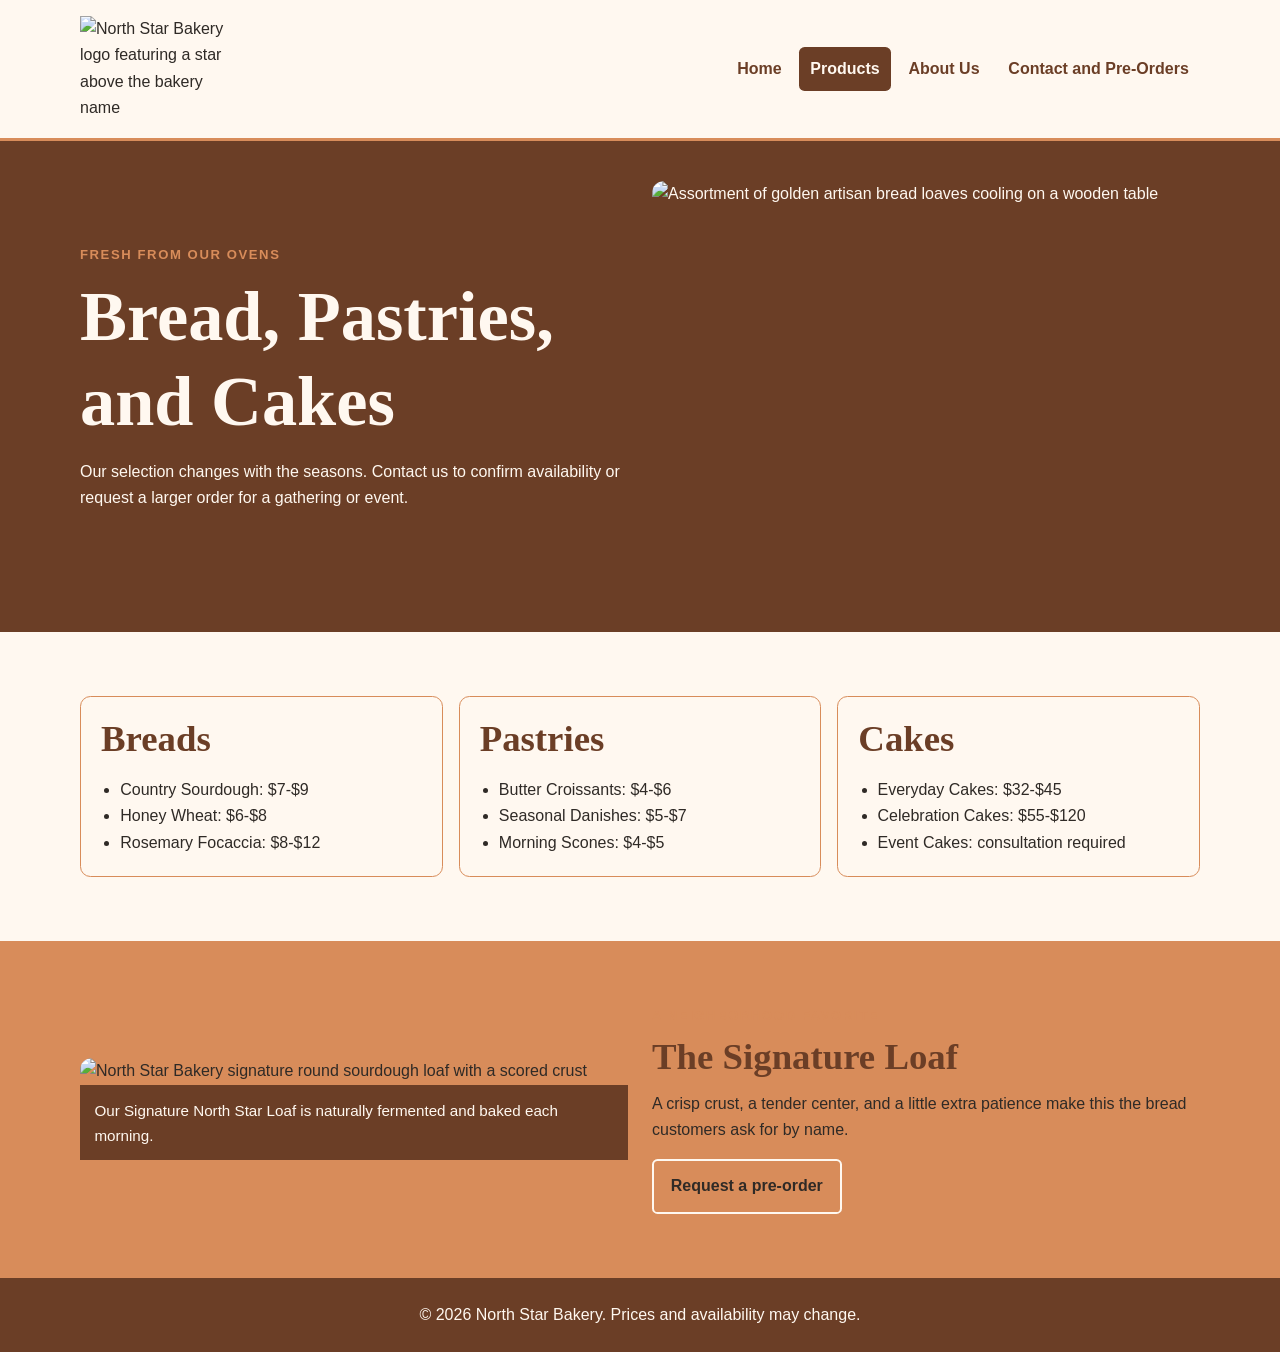
==== products.html @ 0ce2bb92 "Add files via upload" ====
<!DOCTYPE html>
<html lang="en">
<head><meta charset="UTF-8"><meta name="viewport" content="width=device-width, initial-scale=1.0"><title>North Star Bakery | Products</title><link rel="stylesheet" href="styles.css"></head>
<body>
  <a class="skip-link" href="#main-content">Skip to main content</a>
  <header class="site-header"><div class="header-inner"><img class="brand-logo" src="Bakery_c/bakery-logo_c.png" alt="North Star Bakery logo featuring a star above the bakery name"><nav class="site-nav" aria-label="Main navigation"><ul><li><a href="index.html">Home</a></li><li><a href="products.html" aria-current="page">Products</a></li><li><a href="about.html">About Us</a></li><li><a href="contact.html">Contact and Pre-Orders</a></li></ul></nav></div></header>
  <main id="main-content">
    <section class="hero"><div class="page-width hero-grid"><div><p class="eyebrow">Fresh from our ovens</p><h1>Bread, Pastries, and Cakes</h1><p>Our selection changes with the seasons. Contact us to confirm availability or request a larger order for a gathering or event.</p></div><img class="hero-image" src="Bakery_c/bakery-bread_c.png" alt="Assortment of golden artisan bread loaves cooling on a wooden table"></div></section>
    <section class="section"><div class="page-width card-grid"><article class="card"><h2>Breads</h2><ul><li>Country Sourdough: $7-$9</li><li>Honey Wheat: $6-$8</li><li>Rosemary Focaccia: $8-$12</li></ul></article><article class="card"><h2>Pastries</h2><ul><li>Butter Croissants: $4-$6</li><li>Seasonal Danishes: $5-$7</li><li>Morning Scones: $4-$5</li></ul></article><article class="card"><h2>Cakes</h2><ul><li>Everyday Cakes: $32-$45</li><li>Celebration Cakes: $55-$120</li><li>Event Cakes: consultation required</li></ul></article></div></section>
    <section class="section section-accent"><div class="page-width split-layout"><figure><img class="content-image" src="Bakery_c/bakery-signature-loaf_c.png" alt="North Star Bakery signature round sourdough loaf with a scored crust"><figcaption>Our Signature North Star Loaf is naturally fermented and baked each morning.</figcaption></figure><div><p class="eyebrow">A neighborhood favorite</p><h2>The Signature Loaf</h2><p>A crisp crust, a tender center, and a little extra patience make this the bread customers ask for by name.</p><a class="button" href="contact.html">Request a pre-order</a></div></div></section>
  </main>
  <footer class="site-footer"><div class="page-width"><p>&copy; 2026 North Star Bakery. Prices and availability may change.</p></div></footer>
</body>
</html>
---- styles.css ----
:root {
  --cream: #fff8f0;
  --brown: #6b3e26;
  --peach: #d88c5a;
  --charcoal: #2f2a26;
}

* { box-sizing: border-box; }

body {
  margin: 0;
  background: var(--cream);
  color: var(--charcoal);
  font-family: Arial, Helvetica, sans-serif;
  font-size: 1rem;
  line-height: 1.65;
}

img, video { display: block; max-width: 100%; }
a { color: var(--brown); }
a:hover, a:focus-visible { color: var(--charcoal); }

h1, h2, h3 {
  color: var(--brown);
  font-family: Georgia, "Times New Roman", serif;
  line-height: 1.2;
}

h1 { margin: 0 0 1rem; font-size: clamp(2.3rem, 9vw, 4.4rem); }
h2 { margin: 0 0 0.75rem; font-size: clamp(1.65rem, 6vw, 2.3rem); }
h3 { margin: 0 0 0.4rem; font-size: 1.25rem; }
p { margin: 0 0 1rem; }

.site-header { background: var(--cream); border-bottom: 3px solid var(--peach); }
.header-inner, .page-width { width: min(100% - 2rem, 70rem); margin-inline: auto; }

.header-inner {
  display: flex;
  flex-direction: column;
  align-items: center;
  gap: 1rem;
  padding-block: 1rem;
}

.brand-logo { width: 9rem; height: auto; }
.site-nav ul { display: flex; flex-wrap: wrap; justify-content: center; gap: 0.4rem; margin: 0; padding: 0; list-style: none; }
.site-nav a { display: block; padding: 0.55rem 0.7rem; border-radius: 0.35rem; font-weight: 700; text-decoration: none; }
.site-nav a:hover, .site-nav a:focus-visible, .site-nav a[aria-current="page"] { background: var(--brown); color: var(--cream); }

.hero { background: var(--brown); color: var(--cream); }
.hero-grid { display: flex; flex-direction: column; gap: 1.5rem; padding-block: 2.5rem; }
.hero h1, .hero h2 { color: var(--cream); }
.eyebrow { margin-bottom: 0.5rem; color: var(--peach); font-size: 0.82rem; font-weight: 700; letter-spacing: 0.12em; text-transform: uppercase; }
.hero-image, .featured-image, .content-image { width: 100%; border-radius: 0.75rem; object-fit: cover; }
.hero-image { aspect-ratio: 4 / 3; }

.button {
  display: inline-block;
  padding: 0.75rem 1.05rem;
  border: 2px solid var(--cream);
  border-radius: 0.35rem;
  background: var(--peach);
  color: var(--charcoal);
  font-weight: 700;
  text-decoration: none;
}

.button:hover, .button:focus-visible { background: var(--cream); color: var(--brown); }
.section { padding-block: 2.75rem; }
.section-accent { background: var(--peach); }
.card-grid, .staff-grid, .info-grid { display: flex; flex-direction: column; gap: 1rem; }
.card { padding: 1.25rem; border: 1px solid var(--peach); border-radius: 0.65rem; background: var(--cream); }
.card ul { margin-bottom: 0; padding-left: 1.2rem; }
.split-layout { display: flex; flex-direction: column; gap: 1.5rem; align-items: flex-start; }
.split-layout > * { width: 100%; }
figure { margin: 0; }
figcaption { padding: 0.8rem 0.9rem; background: var(--brown); color: var(--cream); font-size: 0.95rem; }
audio { width: 100%; margin-top: 1rem; }

.contact-form { display: flex; flex-direction: column; gap: 1rem; }
fieldset { display: flex; flex-direction: column; gap: 0.55rem; padding: 1rem; border: 2px solid var(--peach); border-radius: 0.65rem; }
legend { padding-inline: 0.4rem; color: var(--brown); font-family: Georgia, "Times New Roman", serif; font-size: 1.25rem; font-weight: 700; }
label { font-weight: 700; }
input, select, textarea, button { font: inherit; }
input, select, textarea { width: 100%; padding: 0.7rem; border: 1px solid var(--brown); border-radius: 0.3rem; background: var(--cream); color: var(--charcoal); }
input:focus, select:focus, textarea:focus { outline: 3px solid var(--peach); outline-offset: 2px; }
.radio-row { display: flex; flex-wrap: wrap; gap: 0.5rem 1rem; }
.radio-row label { display: flex; align-items: center; gap: 0.4rem; font-weight: 400; }
.radio-row input { width: auto; }
button { align-self: flex-start; padding: 0.75rem 1.1rem; border: 0; border-radius: 0.35rem; background: var(--brown); color: var(--cream); font-weight: 700; cursor: pointer; }
button:hover, button:focus-visible { background: var(--charcoal); }

.site-footer { padding-block: 1.5rem; background: var(--brown); color: var(--cream); text-align: center; }
.site-footer p { margin: 0; }
.skip-link { position: absolute; left: -9999px; top: 0; }
.skip-link:focus { left: 1rem; top: 1rem; z-index: 10; padding: 0.5rem; background: var(--cream); }

@media (min-width: 48rem) {
  .header-inner { flex-direction: row; justify-content: space-between; }
  .site-nav ul { justify-content: flex-end; }
  .hero-grid, .split-layout { flex-direction: row; align-items: center; }
  .hero-grid > *, .split-layout > * { flex: 1 1 0; }
  .card-grid, .staff-grid, .info-grid { flex-direction: row; flex-wrap: wrap; }
  .card-grid > *, .staff-grid > *, .info-grid > * { flex: 1 1 14rem; }
  .section { padding-block: 4rem; }
}
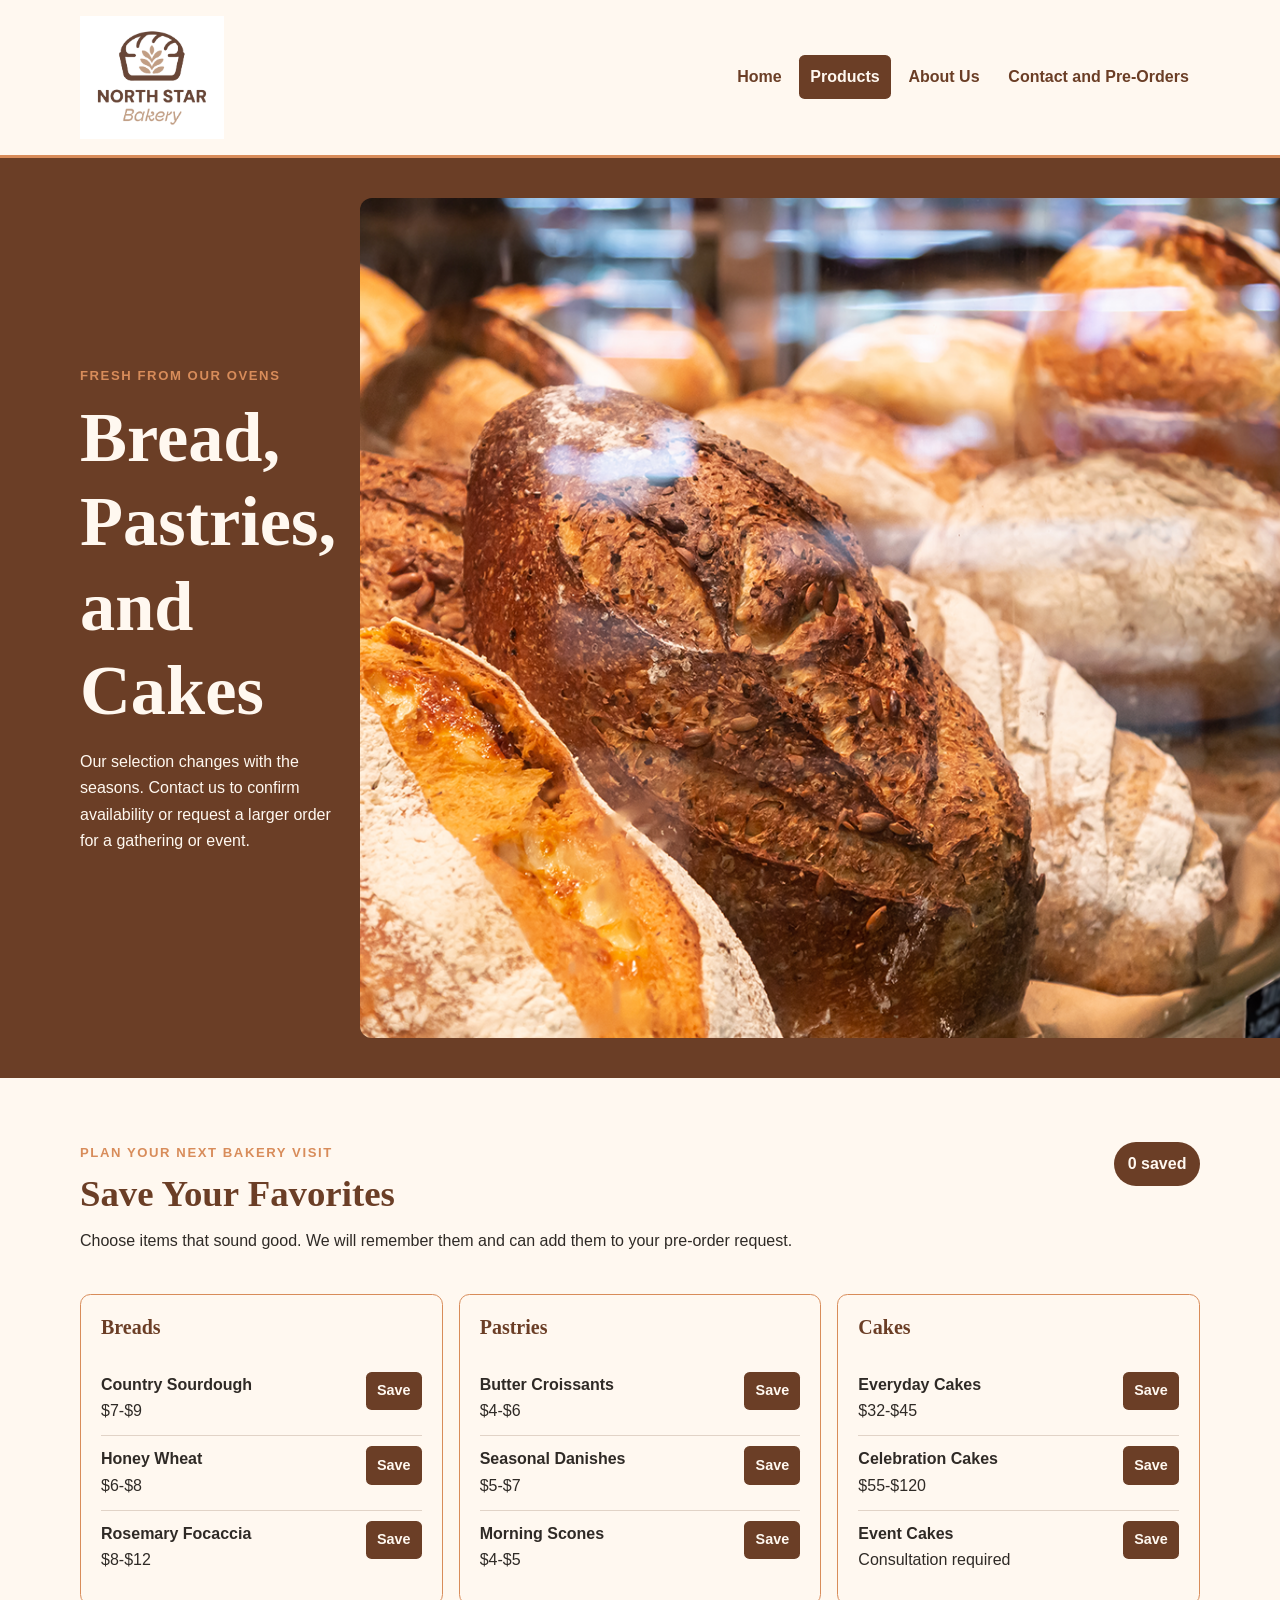
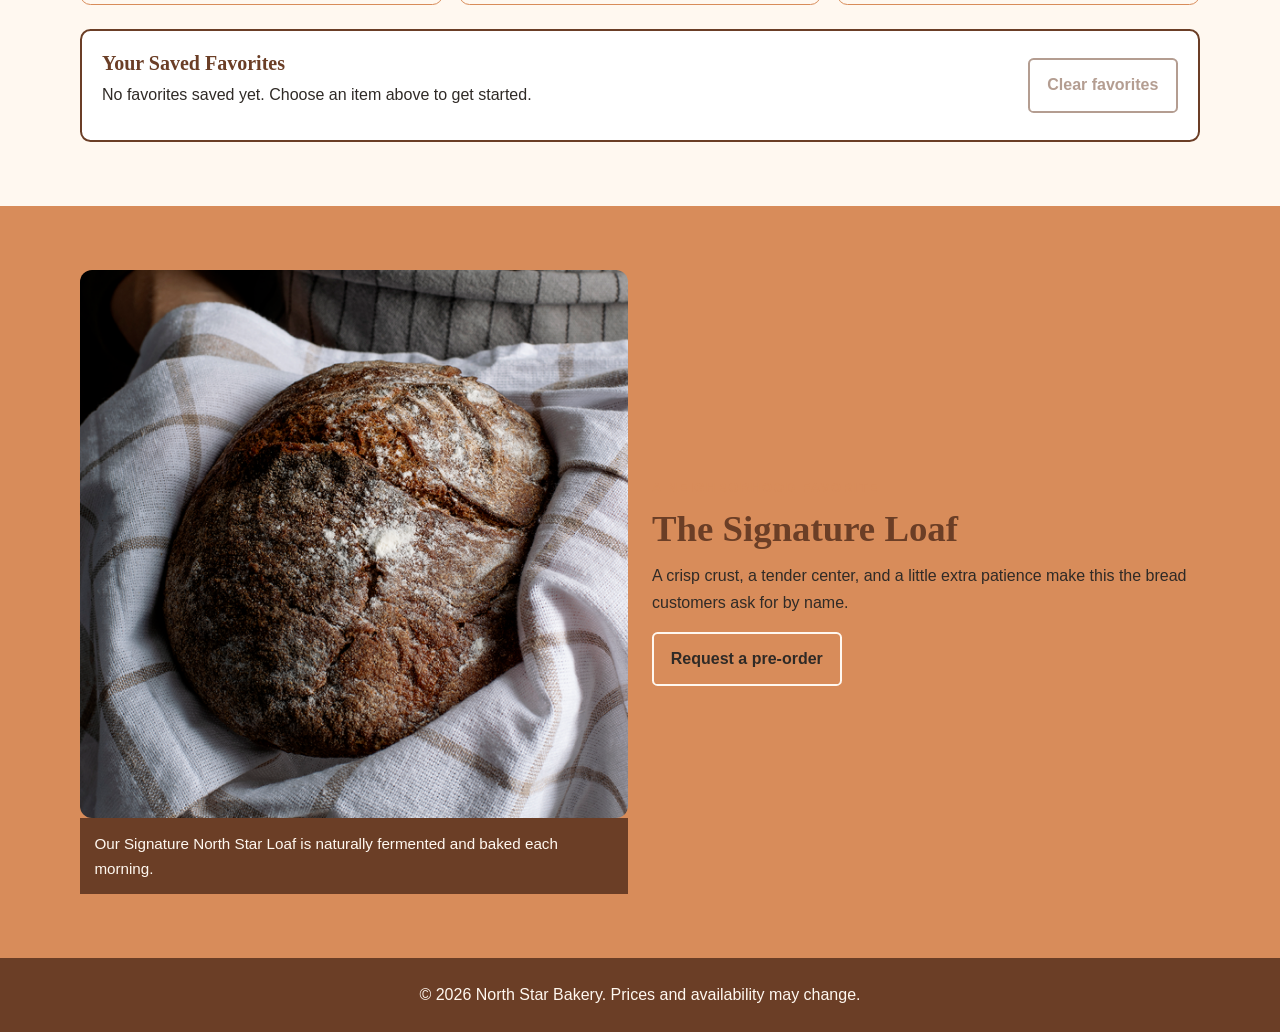
==== commit 0560c1ff: "Add files via upload Add JavaScript interactivity and form validation" ====
--- a/products.html
+++ b/products.html
@@ -6,9 +6,35 @@
   <header class="site-header"><div class="header-inner"><img class="brand-logo" src="Bakery_c/bakery-logo_c.png" alt="North Star Bakery logo featuring a star above the bakery name"><nav class="site-nav" aria-label="Main navigation"><ul><li><a href="index.html">Home</a></li><li><a href="products.html" aria-current="page">Products</a></li><li><a href="about.html">About Us</a></li><li><a href="contact.html">Contact and Pre-Orders</a></li></ul></nav></div></header>
   <main id="main-content">
     <section class="hero"><div class="page-width hero-grid"><div><p class="eyebrow">Fresh from our ovens</p><h1>Bread, Pastries, and Cakes</h1><p>Our selection changes with the seasons. Contact us to confirm availability or request a larger order for a gathering or event.</p></div><img class="hero-image" src="Bakery_c/bakery-bread_c.png" alt="Assortment of golden artisan bread loaves cooling on a wooden table"></div></section>
-    <section class="section"><div class="page-width card-grid"><article class="card"><h2>Breads</h2><ul><li>Country Sourdough: $7-$9</li><li>Honey Wheat: $6-$8</li><li>Rosemary Focaccia: $8-$12</li></ul></article><article class="card"><h2>Pastries</h2><ul><li>Butter Croissants: $4-$6</li><li>Seasonal Danishes: $5-$7</li><li>Morning Scones: $4-$5</li></ul></article><article class="card"><h2>Cakes</h2><ul><li>Everyday Cakes: $32-$45</li><li>Celebration Cakes: $55-$120</li><li>Event Cakes: consultation required</li></ul></article></div></section>
+    <section class="section" aria-labelledby="favorites-heading">
+      <div class="page-width">
+        <div class="feature-intro">
+          <div>
+            <p class="eyebrow">Plan your next bakery visit</p>
+            <h2 id="favorites-heading">Save Your Favorites</h2>
+            <p>Choose items that sound good. We will remember them and can add them to your pre-order request.</p>
+          </div>
+          <p class="favorite-count" aria-live="polite"><span id="favorite-count">0</span> saved</p>
+        </div>
+
+        <div id="product-list" class="card-grid" aria-label="Bakery products"></div>
+
+        <aside class="favorites-panel" aria-labelledby="saved-heading">
+          <div>
+            <h3 id="saved-heading">Your Saved Favorites</h3>
+            <p id="favorites-status" class="favorites-status" aria-live="polite">No favorites saved yet.</p>
+            <ul id="favorites-list" class="saved-list"></ul>
+          </div>
+          <div class="favorites-actions">
+            <button id="clear-favorites" class="secondary-button" type="button">Clear favorites</button>
+            <a id="preorder-favorites" class="button" href="contact.html">Add to pre-order</a>
+          </div>
+        </aside>
+      </div>
+    </section>
     <section class="section section-accent"><div class="page-width split-layout"><figure><img class="content-image" src="Bakery_c/bakery-signature-loaf_c.png" alt="North Star Bakery signature round sourdough loaf with a scored crust"><figcaption>Our Signature North Star Loaf is naturally fermented and baked each morning.</figcaption></figure><div><p class="eyebrow">A neighborhood favorite</p><h2>The Signature Loaf</h2><p>A crisp crust, a tender center, and a little extra patience make this the bread customers ask for by name.</p><a class="button" href="contact.html">Request a pre-order</a></div></div></section>
   </main>
   <footer class="site-footer"><div class="page-width"><p>&copy; 2026 North Star Bakery. Prices and availability may change.</p></div></footer>
+  <script src="script.js" defer></script>
 </body>
 </html>
--- a/styles.css
+++ b/styles.css
@@ -6,6 +6,7 @@
 }
 
 * { box-sizing: border-box; }
+[hidden] { display: none !important; }
 
 body {
   margin: 0;
@@ -71,6 +72,23 @@
 .card-grid, .staff-grid, .info-grid { display: flex; flex-direction: column; gap: 1rem; }
 .card { padding: 1.25rem; border: 1px solid var(--peach); border-radius: 0.65rem; background: var(--cream); }
 .card ul { margin-bottom: 0; padding-left: 1.2rem; }
+.product-card { display: flex; flex-direction: column; }
+.product-card ul { flex: 1; list-style: none; padding: 0; }
+.product-card li { display: flex; align-items: center; justify-content: space-between; gap: 0.75rem; padding-block: 0.65rem; border-bottom: 1px solid rgba(107, 62, 38, 0.2); }
+.product-card li:last-child { border-bottom: 0; }
+.product-card button { flex: 0 0 auto; padding: 0.45rem 0.7rem; font-size: 0.9rem; }
+.product-card button[aria-pressed="true"] { background: var(--peach); color: var(--charcoal); }
+.feature-intro { display: flex; flex-direction: column; gap: 1rem; margin-bottom: 1.5rem; }
+.favorite-count { align-self: flex-start; margin: 0; padding: 0.55rem 0.85rem; border-radius: 2rem; background: var(--brown); color: var(--cream); font-weight: 700; white-space: nowrap; }
+.favorites-panel { display: flex; flex-direction: column; gap: 1rem; margin-top: 1.5rem; padding: 1.25rem; border: 2px solid var(--brown); border-radius: 0.65rem; background: #fff; }
+.favorites-status { margin-bottom: 0.25rem; }
+.saved-list { display: flex; flex-wrap: wrap; gap: 0.5rem; margin: 0.75rem 0 0; padding: 0; list-style: none; }
+.saved-list li { padding: 0.35rem 0.65rem; border-radius: 2rem; background: var(--peach); color: var(--charcoal); }
+.favorites-actions { display: flex; flex-wrap: wrap; align-items: center; gap: 0.75rem; }
+.favorites-actions .button { border-color: var(--brown); }
+.secondary-button { border: 2px solid var(--brown); background: transparent; color: var(--brown); }
+.secondary-button:hover, .secondary-button:focus-visible { background: var(--brown); color: var(--cream); }
+.secondary-button:disabled { opacity: 0.5; cursor: not-allowed; }
 .split-layout { display: flex; flex-direction: column; gap: 1.5rem; align-items: flex-start; }
 .split-layout > * { width: 100%; }
 figure { margin: 0; }
@@ -84,6 +102,11 @@
 input, select, textarea, button { font: inherit; }
 input, select, textarea { width: 100%; padding: 0.7rem; border: 1px solid var(--brown); border-radius: 0.3rem; background: var(--cream); color: var(--charcoal); }
 input:focus, select:focus, textarea:focus { outline: 3px solid var(--peach); outline-offset: 2px; }
+input[aria-invalid="true"], select[aria-invalid="true"], textarea[aria-invalid="true"] { border: 2px solid #9d2118; background: #fff7f6; }
+.error-message { min-height: 1.3em; margin: -0.35rem 0 0.2rem; color: #8a1c14; font-size: 0.9rem; font-weight: 700; }
+.field-help { margin: -0.35rem 0 0.2rem; color: #5b5049; font-size: 0.88rem; }
+.form-status { margin: 0; font-weight: 700; }
+.form-status.success { padding: 0.75rem; border-left: 4px solid var(--brown); background: #f7e5d8; color: var(--brown); }
 .radio-row { display: flex; flex-wrap: wrap; gap: 0.5rem 1rem; }
 .radio-row label { display: flex; align-items: center; gap: 0.4rem; font-weight: 400; }
 .radio-row input { width: auto; }
@@ -103,4 +126,5 @@
   .card-grid, .staff-grid, .info-grid { flex-direction: row; flex-wrap: wrap; }
   .card-grid > *, .staff-grid > *, .info-grid > * { flex: 1 1 14rem; }
   .section { padding-block: 4rem; }
+  .feature-intro, .favorites-panel { flex-direction: row; justify-content: space-between; align-items: center; }
 }
